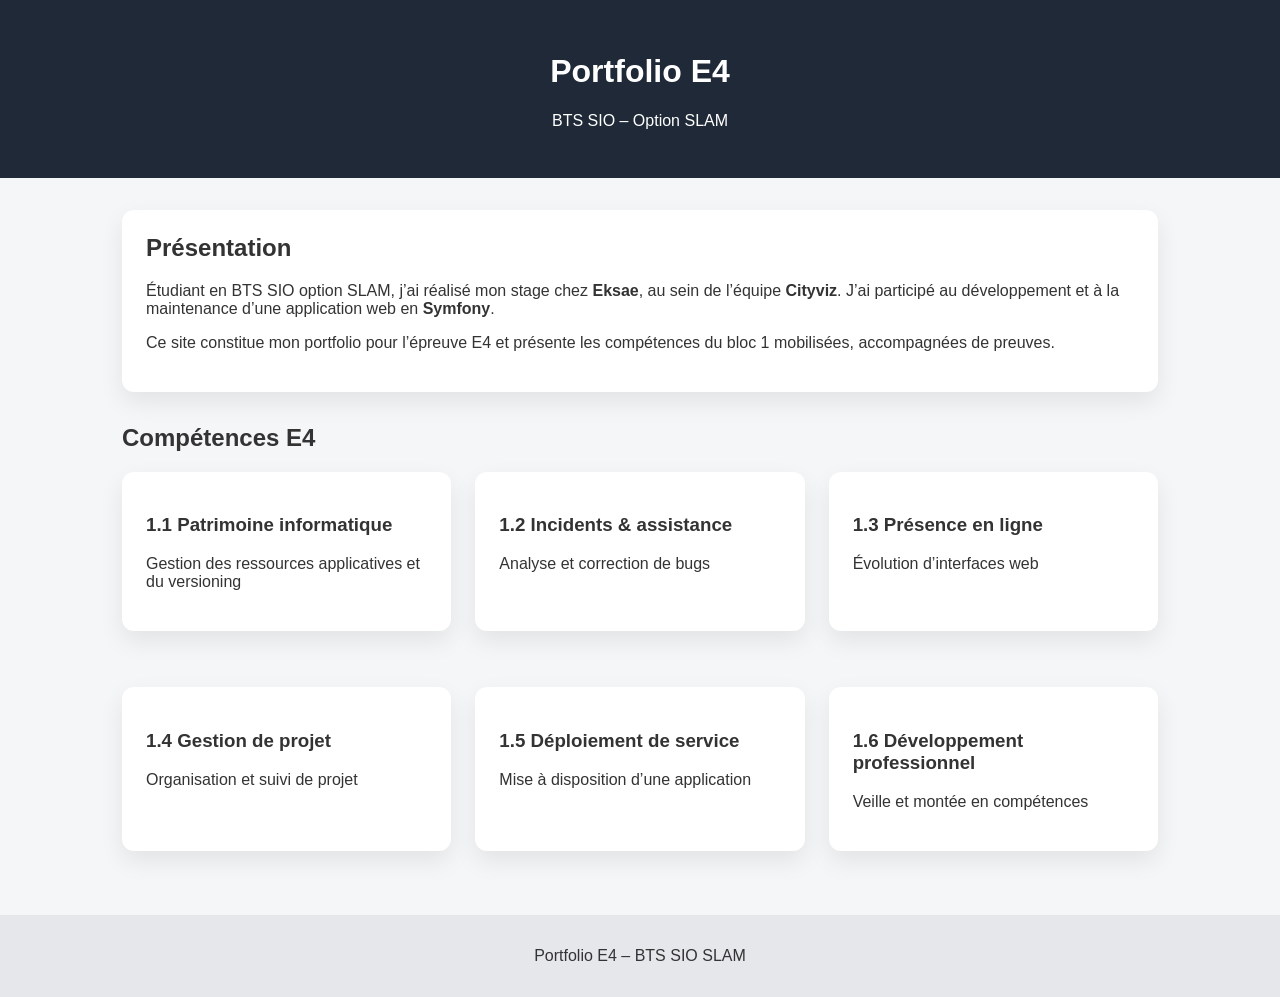
==== index.html @ ca230f4a "Add files via upload" ====
<!DOCTYPE html>
<html lang="fr">
<head>
    <meta charset="UTF-8">
    <title>Portfolio E4 – BTS SIO SLAM</title>
    <link rel="stylesheet" href="style.css">
</head>
<body>

<header>
    <h1>Portfolio E4</h1>
    <p>BTS SIO – Option SLAM</p>
</header>

<main>

<section class="card">
    <h2>Présentation</h2>
    <p>
        Étudiant en BTS SIO option SLAM, j’ai réalisé mon stage chez
        <strong>Eksae</strong>, au sein de l’équipe <strong>Cityviz</strong>.
        J’ai participé au développement et à la maintenance d’une application web
        en <strong>Symfony</strong>.
    </p>
    <p>
        Ce site constitue mon portfolio pour l’épreuve E4 et présente les
        compétences du bloc 1 mobilisées, accompagnées de preuves.
    </p>
</section>

<section>
    <h2>Compétences E4</h2>

    <div class="grid">
        <a class="card link-card" href="competences/c11.html">
            <h3>1.1 Patrimoine informatique</h3>
            <p>Gestion des ressources applicatives et du versioning</p>
        </a>

        <a class="card link-card" href="competences/c12.html">
            <h3>1.2 Incidents & assistance</h3>
            <p>Analyse et correction de bugs</p>
        </a>

        <a class="card link-card" href="competences/c13.html">
            <h3>1.3 Présence en ligne</h3>
            <p>Évolution d’interfaces web</p>
        </a>

        <a class="card link-card" href="competences/c14.html">
            <h3>1.4 Gestion de projet</h3>
            <p>Organisation et suivi de projet</p>
        </a>

        <a class="card link-card" href="competences/c15.html">
            <h3>1.5 Déploiement de service</h3>
            <p>Mise à disposition d’une application</p>
        </a>

        <a class="card link-card" href="competences/c16.html">
            <h3>1.6 Développement professionnel</h3>
            <p>Veille et montée en compétences</p>
        </a>
    </div>
</section>

</main>

<footer>
    <p>Portfolio E4 – BTS SIO SLAM</p>
</footer>

</body>
</html>
---- style.css ----
* {
    box-sizing: border-box;
    font-family: "Segoe UI", sans-serif;
}

body {
    margin: 0;
    background: #f4f6f8;
    color: #333;
}

header {
    background: #1f2937;
    color: white;
    padding: 2rem;
    text-align: center;
}

main {
    max-width: 1100px;
    margin: auto;
    padding: 2rem;
}

h2 {
    margin-top: 0;
}

.card {
    background: white;
    padding: 1.5rem;
    border-radius: 12px;
    box-shadow: 0 10px 25px rgba(0,0,0,0.08);
    margin-bottom: 2rem;
}

.grid {
    display: grid;
    grid-template-columns: repeat(auto-fit, minmax(250px, 1fr));
    gap: 1.5rem;
}

.link-card {
    text-decoration: none;
    color: inherit;
    transition: transform 0.2s;
}

.link-card:hover {
    transform: translateY(-5px);
}

.preuves li {
    margin: 10px 0;
}

.back {
    display: inline-block;
    margin-top: 20px;
    text-decoration: none;
    font-weight: bold;
}

footer {
    background: #e5e7eb;
    text-align: center;
    padding: 1rem;
}
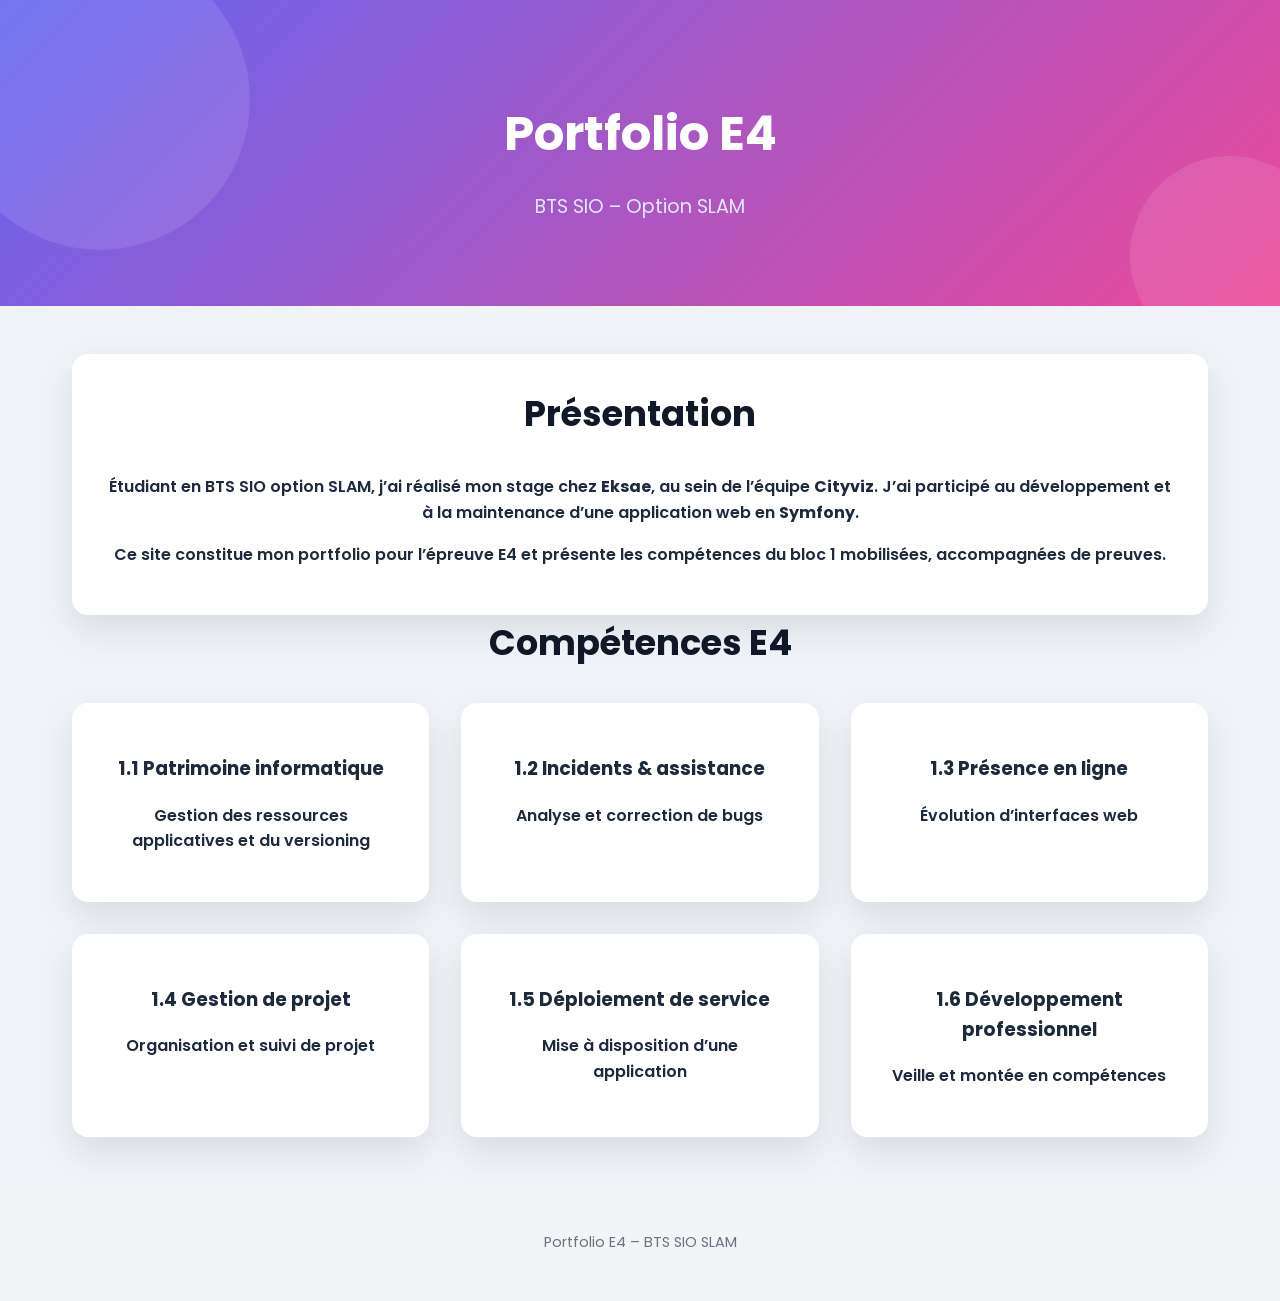
==== commit c1108d36: "Portfolio E4 2" ====
--- a/index.html
+++ b/index.html
@@ -1,74 +1,90 @@
-<!DOCTYPE html>
-<html lang="fr">
-<head>
-    <meta charset="UTF-8">
-    <title>Portfolio E4 – BTS SIO SLAM</title>
-    <link rel="stylesheet" href="style.css">
-</head>
-<body>
-
-<header>
-    <h1>Portfolio E4</h1>
-    <p>BTS SIO – Option SLAM</p>
-</header>
-
-<main>
-
-<section class="card">
-    <h2>Présentation</h2>
-    <p>
-        Étudiant en BTS SIO option SLAM, j’ai réalisé mon stage chez
-        <strong>Eksae</strong>, au sein de l’équipe <strong>Cityviz</strong>.
-        J’ai participé au développement et à la maintenance d’une application web
-        en <strong>Symfony</strong>.
-    </p>
-    <p>
-        Ce site constitue mon portfolio pour l’épreuve E4 et présente les
-        compétences du bloc 1 mobilisées, accompagnées de preuves.
-    </p>
-</section>
-
-<section>
-    <h2>Compétences E4</h2>
-
-    <div class="grid">
-        <a class="card link-card" href="competences/c11.html">
-            <h3>1.1 Patrimoine informatique</h3>
-            <p>Gestion des ressources applicatives et du versioning</p>
-        </a>
-
-        <a class="card link-card" href="competences/c12.html">
-            <h3>1.2 Incidents & assistance</h3>
-            <p>Analyse et correction de bugs</p>
-        </a>
-
-        <a class="card link-card" href="competences/c13.html">
-            <h3>1.3 Présence en ligne</h3>
-            <p>Évolution d’interfaces web</p>
-        </a>
-
-        <a class="card link-card" href="competences/c14.html">
-            <h3>1.4 Gestion de projet</h3>
-            <p>Organisation et suivi de projet</p>
-        </a>
-
-        <a class="card link-card" href="competences/c15.html">
-            <h3>1.5 Déploiement de service</h3>
-            <p>Mise à disposition d’une application</p>
-        </a>
-
-        <a class="card link-card" href="competences/c16.html">
-            <h3>1.6 Développement professionnel</h3>
-            <p>Veille et montée en compétences</p>
-        </a>
-    </div>
-</section>
-
-</main>
-
-<footer>
-    <p>Portfolio E4 – BTS SIO SLAM</p>
-</footer>
-
-</body>
-</html>
+<!DOCTYPE html>
+<html lang="fr">
+<head>
+    <meta charset="UTF-8">
+    <title>Portfolio E4 – BTS SIO SLAM</title>
+    <link rel="stylesheet" href="style.css">
+    <link href="https://fonts.googleapis.com/css2?family=Poppins:wght@400;600;700&display=swap" rel="stylesheet">
+</head>
+<body>
+
+<header>
+    <h1>Portfolio E4</h1>
+    <p>BTS SIO – Option SLAM</p>
+</header>
+
+<main>
+
+<section class="card show">
+    <h2>Présentation</h2>
+    <p>
+        Étudiant en BTS SIO option SLAM, j’ai réalisé mon stage chez
+        <strong>Eksae</strong>, au sein de l’équipe <strong>Cityviz</strong>.
+        J’ai participé au développement et à la maintenance d’une application web
+        en <strong>Symfony</strong>.
+    </p>
+    <p>
+        Ce site constitue mon portfolio pour l’épreuve E4 et présente les
+        compétences du bloc 1 mobilisées, accompagnées de preuves.
+    </p>
+</section>
+
+<section>
+    <h2>Compétences E4</h2>
+
+    <div class="grid">
+        <a class="card link-card" href="competences/c11.html">
+            <h3>1.1 Patrimoine informatique</h3>
+            <p>Gestion des ressources applicatives et du versioning</p>
+        </a>
+
+        <a class="card link-card" href="competences/c12.html">
+            <h3>1.2 Incidents & assistance</h3>
+            <p>Analyse et correction de bugs</p>
+        </a>
+
+        <a class="card link-card" href="competences/c13.html">
+            <h3>1.3 Présence en ligne</h3>
+            <p>Évolution d’interfaces web</p>
+        </a>
+
+        <a class="card link-card" href="competences/c14.html">
+            <h3>1.4 Gestion de projet</h3>
+            <p>Organisation et suivi de projet</p>
+        </a>
+
+        <a class="card link-card" href="competences/c15.html">
+            <h3>1.5 Déploiement de service</h3>
+            <p>Mise à disposition d’une application</p>
+        </a>
+
+        <a class="card link-card" href="competences/c16.html">
+            <h3>1.6 Développement professionnel</h3>
+            <p>Veille et montée en compétences</p>
+        </a>
+    </div>
+</section>
+
+</main>
+
+<footer>
+    <p>Portfolio E4 – BTS SIO SLAM</p>
+</footer>
+
+<script>
+/* ===== Animation cartes au scroll ===== */
+const cards = document.querySelectorAll('.card');
+
+const observer = new IntersectionObserver(entries => {
+    entries.forEach(entry => {
+        if(entry.isIntersecting) {
+            entry.target.classList.add('show');
+        }
+    });
+}, { threshold: 0.2 });
+
+cards.forEach(card => observer.observe(card));
+</script>
+
+</body>
+</html>
--- a/style.css
+++ b/style.css
@@ -1,68 +1,193 @@
-* {
-    box-sizing: border-box;
-    font-family: "Segoe UI", sans-serif;
-}
-
-body {
-    margin: 0;
-    background: #f4f6f8;
-    color: #333;
-}
-
-header {
-    background: #1f2937;
-    color: white;
-    padding: 2rem;
-    text-align: center;
-}
-
-main {
-    max-width: 1100px;
-    margin: auto;
-    padding: 2rem;
-}
-
-h2 {
-    margin-top: 0;
-}
-
-.card {
-    background: white;
-    padding: 1.5rem;
-    border-radius: 12px;
-    box-shadow: 0 10px 25px rgba(0,0,0,0.08);
-    margin-bottom: 2rem;
-}
-
-.grid {
-    display: grid;
-    grid-template-columns: repeat(auto-fit, minmax(250px, 1fr));
-    gap: 1.5rem;
-}
-
-.link-card {
-    text-decoration: none;
-    color: inherit;
-    transition: transform 0.2s;
-}
-
-.link-card:hover {
-    transform: translateY(-5px);
-}
-
-.preuves li {
-    margin: 10px 0;
-}
-
-.back {
-    display: inline-block;
-    margin-top: 20px;
-    text-decoration: none;
-    font-weight: bold;
-}
-
-footer {
-    background: #e5e7eb;
-    text-align: center;
-    padding: 1rem;
-}
+/* ===== Global ===== */
+* {
+    box-sizing: border-box;
+    font-family: "Poppins", sans-serif;
+    transition: all 0.3s ease;
+}
+
+body {
+    margin: 0;
+    background: #f0f4f8;
+    color: #1e293b;
+    line-height: 1.6;
+    overflow-x: hidden;
+}
+
+/* ===== HEADER ===== */
+header {
+    background: linear-gradient(135deg, #6366f1, #ec4899);
+    color: white;
+    padding: 4rem 2rem;
+    text-align: center;
+    position: relative;
+    overflow: hidden;
+}
+
+header h1 {
+    font-size: 3rem;
+    margin-bottom: 0.5rem;
+    z-index: 2;
+    position: relative;
+}
+
+header p {
+    font-size: 1.2rem;
+    color: #e0e7ff;
+    z-index: 2;
+    position: relative;
+}
+
+/* Header shapes (parallax) */
+header::before, header::after {
+    content: "";
+    position: absolute;
+    border-radius: 50%;
+    background: rgba(255,255,255,0.1);
+}
+
+header::before {
+    width: 300px;
+    height: 300px;
+    top: -50px;
+    left: -50px;
+    transform: rotate(45deg);
+    animation: float 6s ease-in-out infinite alternate;
+}
+
+header::after {
+    width: 200px;
+    height: 200px;
+    bottom: -50px;
+    right: -50px;
+    transform: rotate(-30deg);
+    animation: float 5s ease-in-out infinite alternate-reverse;
+}
+
+@keyframes float {
+    0% { transform: translateY(0) rotate(0deg); }
+    100% { transform: translateY(20px) rotate(360deg); }
+}
+
+/* ===== MAIN ===== */
+main {
+    max-width: 1200px;
+    margin: auto;
+    padding: 3rem 2rem;
+}
+
+h2 {
+    margin-top: 0;
+    font-size: 2.2rem;
+    color: #111827;
+    margin-bottom: 2rem;
+    text-align: center;
+}
+
+/* ===== GRID & CARDS ===== */
+.grid {
+    display: grid;
+    grid-template-columns: repeat(auto-fit, minmax(280px, 1fr));
+    gap: 2rem;
+}
+
+.card {
+    background: white;
+    padding: 2rem;
+    border-radius: 16px;
+    box-shadow: 0 15px 35px rgba(0,0,0,0.1);
+    transition: transform 0.3s, box-shadow 0.3s, filter 0.3s;
+    opacity: 0;
+    transform: translateY(30px);
+    text-align: center;
+    font-weight: 600;
+    cursor: pointer;
+}
+
+.card.show {
+    opacity: 1;
+    transform: translateY(0);
+}
+
+.card:hover {
+    transform: translateY(-8px) scale(1.02);
+    box-shadow: 0 20px 40px rgba(0,0,0,0.15);
+    filter: brightness(1.05);
+}
+
+/* ===== LINKS ===== */
+.link-card {
+    text-decoration: none;
+    color: inherit;
+}
+
+/* ===== MODAL ===== */
+#modal {
+    display: none;
+    position: fixed;
+    top: 0;
+    left: 0;
+    width: 100%;
+    height: 100%;
+    background: rgba(0,0,0,0.5);
+    justify-content: center;
+    align-items: center;
+    z-index: 1000;
+    flex-direction: column;
+}
+
+#modal-text {
+    background: white;
+    padding: 2rem;
+    border-radius: 16px;
+    max-width: 600px;
+    width: 90%;
+    box-shadow: 0 15px 35px rgba(0,0,0,0.2);
+    opacity: 0;
+    transform: scale(0.9);
+    transition: all 0.3s ease;
+}
+
+/* ===== BUTTONS / BACK ===== */
+.back {
+    display: inline-block;
+    margin-top: 20px;
+    padding: 0.6rem 1.5rem;
+    background: #6366f1;
+    color: white;
+    border-radius: 10px;
+    text-decoration: none;
+    font-weight: 600;
+    box-shadow: 0 5px 15px rgba(99,102,241,0.3);
+    position: relative;
+    overflow: hidden;
+}
+
+.back::after {
+    content: "";
+    position: absolute;
+    top: 0;
+    left: -100%;
+    width: 100%;
+    height: 100%;
+    background: rgba(255,255,255,0.2);
+    transition: all 0.4s ease;
+}
+
+.back:hover::after {
+    left: 0;
+}
+
+.back:hover {
+    background: #4f46e5;
+    transform: translateY(-3px) scale(1.02);
+    box-shadow: 0 8px 20px rgba(99,102,241,0.4);
+}
+
+/* ===== FOOTER ===== */
+footer {
+    background: #f3f4f6;
+    text-align: center;
+    padding: 2rem 1rem;
+    color: #6b7280;
+    font-size: 0.9rem;
+}
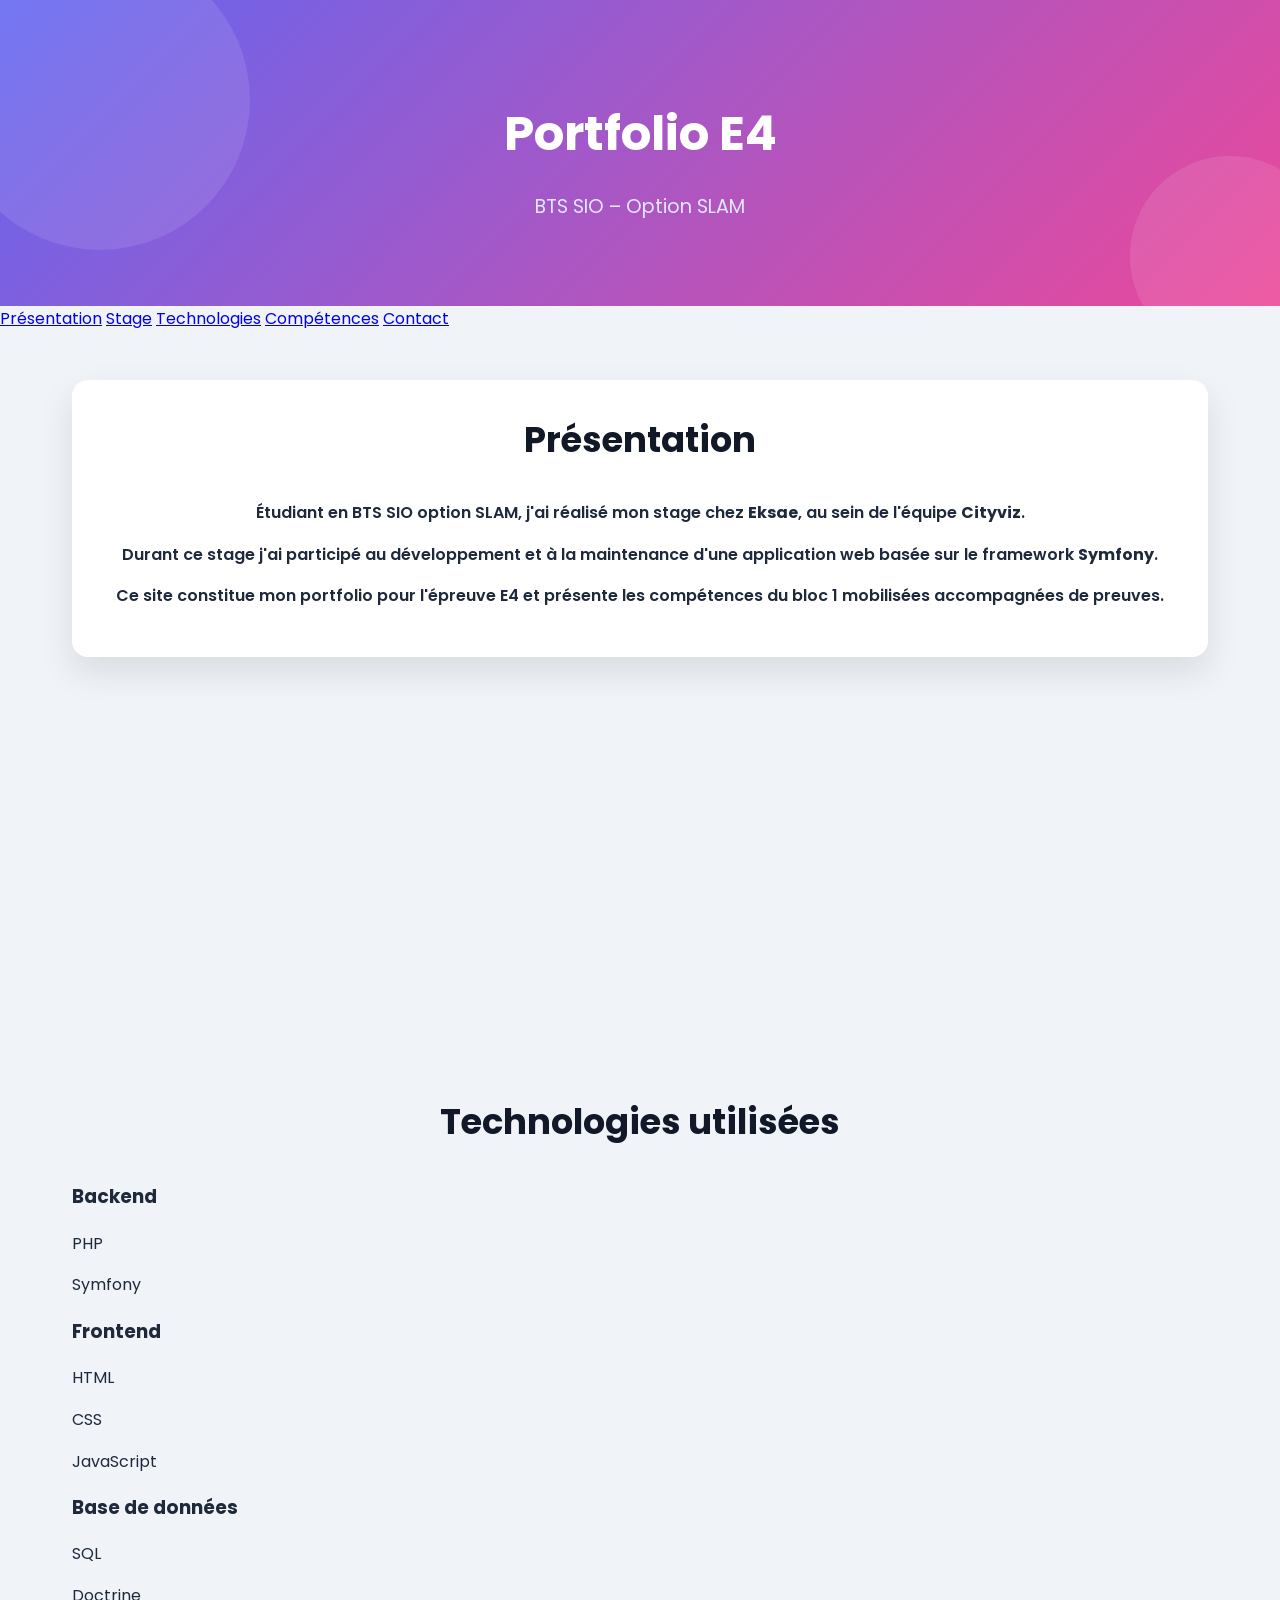
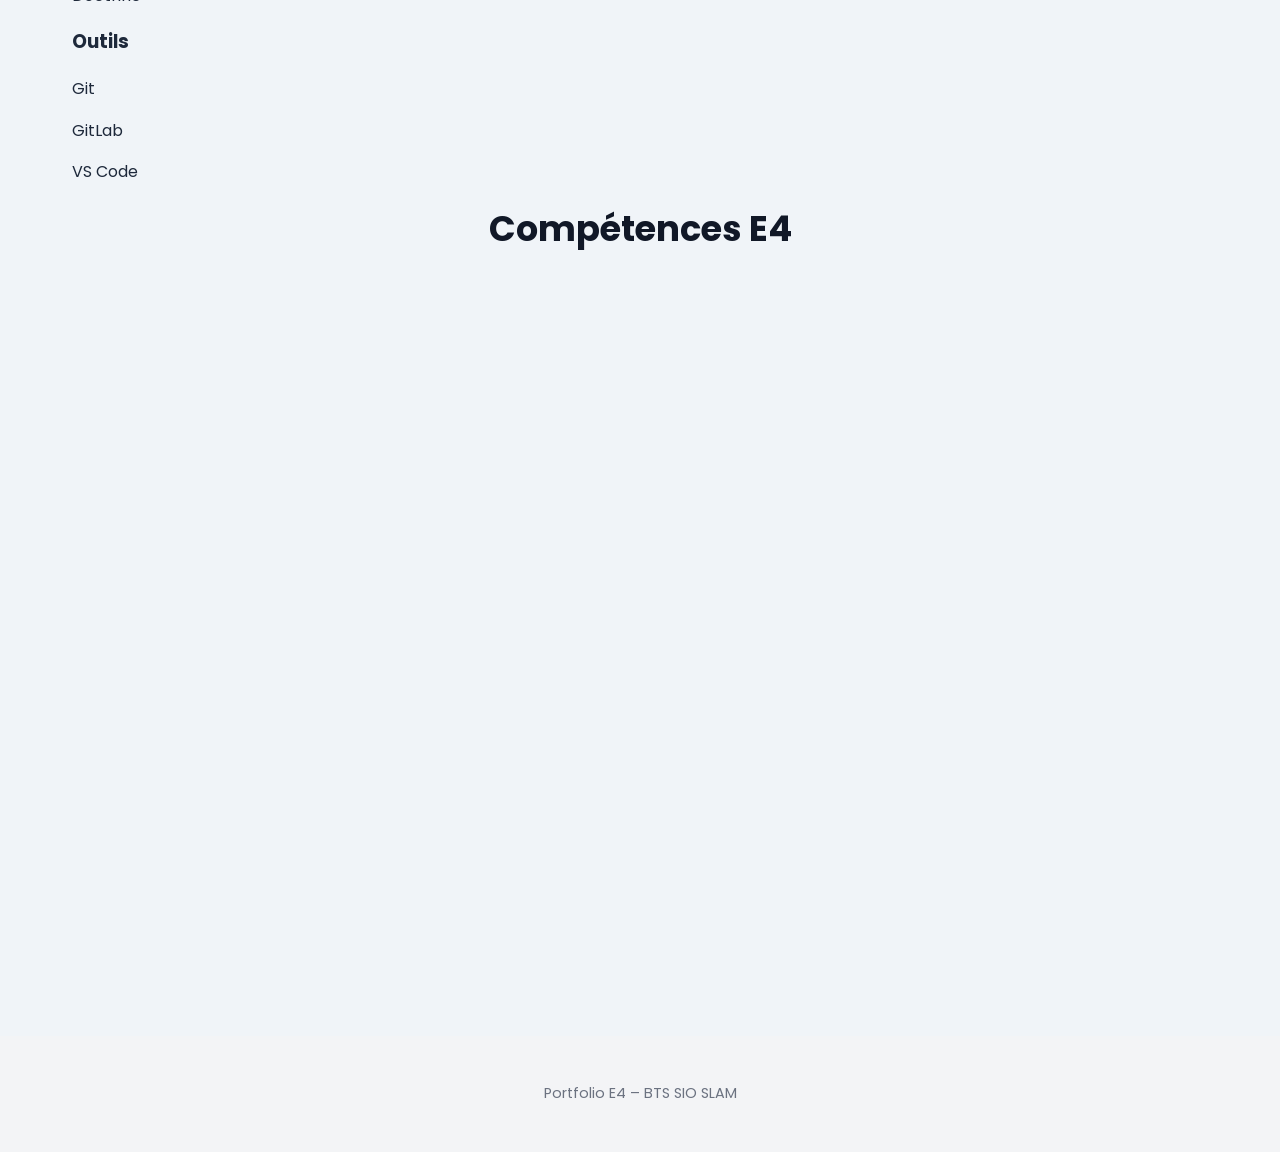
==== commit 34de6b9f: "jdhfshdf" ====
--- a/index.html
+++ b/index.html
@@ -1,90 +1,157 @@
 <!DOCTYPE html>
 <html lang="fr">
 <head>
-    <meta charset="UTF-8">
-    <title>Portfolio E4 – BTS SIO SLAM</title>
-    <link rel="stylesheet" href="style.css">
-    <link href="https://fonts.googleapis.com/css2?family=Poppins:wght@400;600;700&display=swap" rel="stylesheet">
+<meta charset="UTF-8">
+<meta name="viewport" content="width=device-width, initial-scale=1.0">
+<title>Portfolio E4 – BTS SIO SLAM</title>
+<link rel="stylesheet" href="style.css">
+<link href="https://fonts.googleapis.com/css2?family=Poppins:wght@400;600;700&display=swap" rel="stylesheet">
 </head>
+
 <body>
 
 <header>
-    <h1>Portfolio E4</h1>
-    <p>BTS SIO – Option SLAM</p>
+<h1>Portfolio E4</h1>
+<p>BTS SIO – Option SLAM</p>
 </header>
+
+<nav>
+<a href="#presentation">Présentation</a>
+<a href="#stage">Stage</a>
+<a href="#technologies">Technologies</a>
+<a href="#competences">Compétences</a>
+<a href="#contact">Contact</a>
+</nav>
 
 <main>
 
-<section class="card show">
-    <h2>Présentation</h2>
-    <p>
-        Étudiant en BTS SIO option SLAM, j’ai réalisé mon stage chez
-        <strong>Eksae</strong>, au sein de l’équipe <strong>Cityviz</strong>.
-        J’ai participé au développement et à la maintenance d’une application web
-        en <strong>Symfony</strong>.
-    </p>
-    <p>
-        Ce site constitue mon portfolio pour l’épreuve E4 et présente les
-        compétences du bloc 1 mobilisées, accompagnées de preuves.
-    </p>
+<section id="presentation" class="card show">
+<h2>Présentation</h2>
+<p>
+Étudiant en BTS SIO option SLAM, j'ai réalisé mon stage chez
+<strong>Eksae</strong>, au sein de l'équipe <strong>Cityviz</strong>.
+</p>
+
+<p>
+Durant ce stage j'ai participé au développement et à la maintenance
+ d'une application web basée sur le framework <strong>Symfony</strong>.
+</p>
+
+<p>
+Ce site constitue mon portfolio pour l'épreuve E4 et présente
+les compétences du bloc 1 mobilisées accompagnées de preuves.
+</p>
 </section>
 
-<section>
-    <h2>Compétences E4</h2>
+<section id="stage" class="card">
+<h2>Stage</h2>
 
-    <div class="grid">
-        <a class="card link-card" href="competences/c11.html">
-            <h3>1.1 Patrimoine informatique</h3>
-            <p>Gestion des ressources applicatives et du versioning</p>
-        </a>
+<p><strong>Entreprise :</strong> Eksae</p>
+<p><strong>Projet :</strong> Cityviz</p>
+<p><strong>Technologies :</strong> Symfony, PHP, SQL, JavaScript</p>
 
-        <a class="card link-card" href="competences/c12.html">
-            <h3>1.2 Incidents & assistance</h3>
-            <p>Analyse et correction de bugs</p>
-        </a>
+<p>Mes missions principales :</p>
 
-        <a class="card link-card" href="competences/c13.html">
-            <h3>1.3 Présence en ligne</h3>
-            <p>Évolution d’interfaces web</p>
-        </a>
+<ul>
+<li>Correction de bugs sur l'application</li>
+<li>Développement de fonctionnalités</li>
+<li>Amélioration d'interfaces web</li>
+<li>Analyse et correction d'incidents</li>
+</ul>
 
-        <a class="card link-card" href="competences/c14.html">
-            <h3>1.4 Gestion de projet</h3>
-            <p>Organisation et suivi de projet</p>
-        </a>
+</section>
 
-        <a class="card link-card" href="competences/c15.html">
-            <h3>1.5 Déploiement de service</h3>
-            <p>Mise à disposition d’une application</p>
-        </a>
+<section id="technologies">
+<h2>Technologies utilisées</h2>
 
-        <a class="card link-card" href="competences/c16.html">
-            <h3>1.6 Développement professionnel</h3>
-            <p>Veille et montée en compétences</p>
-        </a>
-    </div>
+<div class="tech-grid">
+
+<div class="tech-card">
+<h3>Backend</h3>
+<p>PHP</p>
+<p>Symfony</p>
+</div>
+
+<div class="tech-card">
+<h3>Frontend</h3>
+<p>HTML</p>
+<p>CSS</p>
+<p>JavaScript</p>
+</div>
+
+<div class="tech-card">
+<h3>Base de données</h3>
+<p>SQL</p>
+<p>Doctrine</p>
+</div>
+
+<div class="tech-card">
+<h3>Outils</h3>
+<p>Git</p>
+<p>GitLab</p>
+<p>VS Code</p>
+</div>
+
+</div>
+
+</section>
+
+<section id="competences">
+<h2>Compétences E4</h2>
+
+<div class="grid">
+
+<a class="card link-card" href="competences/c11.html">
+<h3>1.1 Gestion du patrimoine informatique</h3>
+<p>Gestion du code et du versioning</p>
+</a>
+
+<a class="card link-card" href="competences/c12.html">
+<h3>1.2 Réponse aux incidents</h3>
+<p>Analyse et correction de bugs</p>
+</a>
+
+<a class="card link-card" href="competences/c13.html">
+<h3>1.3 Développement de la présence en ligne</h3>
+<p>Évolution d'interfaces web</p>
+</a>
+
+<a class="card link-card" href="competences/c14.html">
+<h3>1.4 Travail en mode projet</h3>
+<p>Organisation et suivi de projet</p>
+</a>
+
+<a class="card link-card" href="competences/c15.html">
+<h3>1.5 Mise à disposition d'un service</h3>
+<p>Déploiement d'application</p>
+</a>
+
+<a class="card link-card" href="competences/c16.html">
+<h3>1.6 Développement professionnel</h3>
+<p>Veille technologique</p>
+</a>
+
+</div>
+
+</section>
+
+<section id="contact" class="card">
+<h2>Contact</h2>
+
+<p>Email : thibault.leteuil@email.com</p>
+<p>GitHub : github.com/thibltl</p>
+
+<a class="button" href="CV.pdf" target="_blank">Télécharger mon CV</a>
+
 </section>
 
 </main>
 
 <footer>
-    <p>Portfolio E4 – BTS SIO SLAM</p>
+<p>Portfolio E4 – BTS SIO SLAM</p>
 </footer>
 
-<script>
-/* ===== Animation cartes au scroll ===== */
-const cards = document.querySelectorAll('.card');
-
-const observer = new IntersectionObserver(entries => {
-    entries.forEach(entry => {
-        if(entry.isIntersecting) {
-            entry.target.classList.add('show');
-        }
-    });
-}, { threshold: 0.2 });
-
-cards.forEach(card => observer.observe(card));
-</script>
+<script src="script.js"></script>
 
 </body>
 </html>
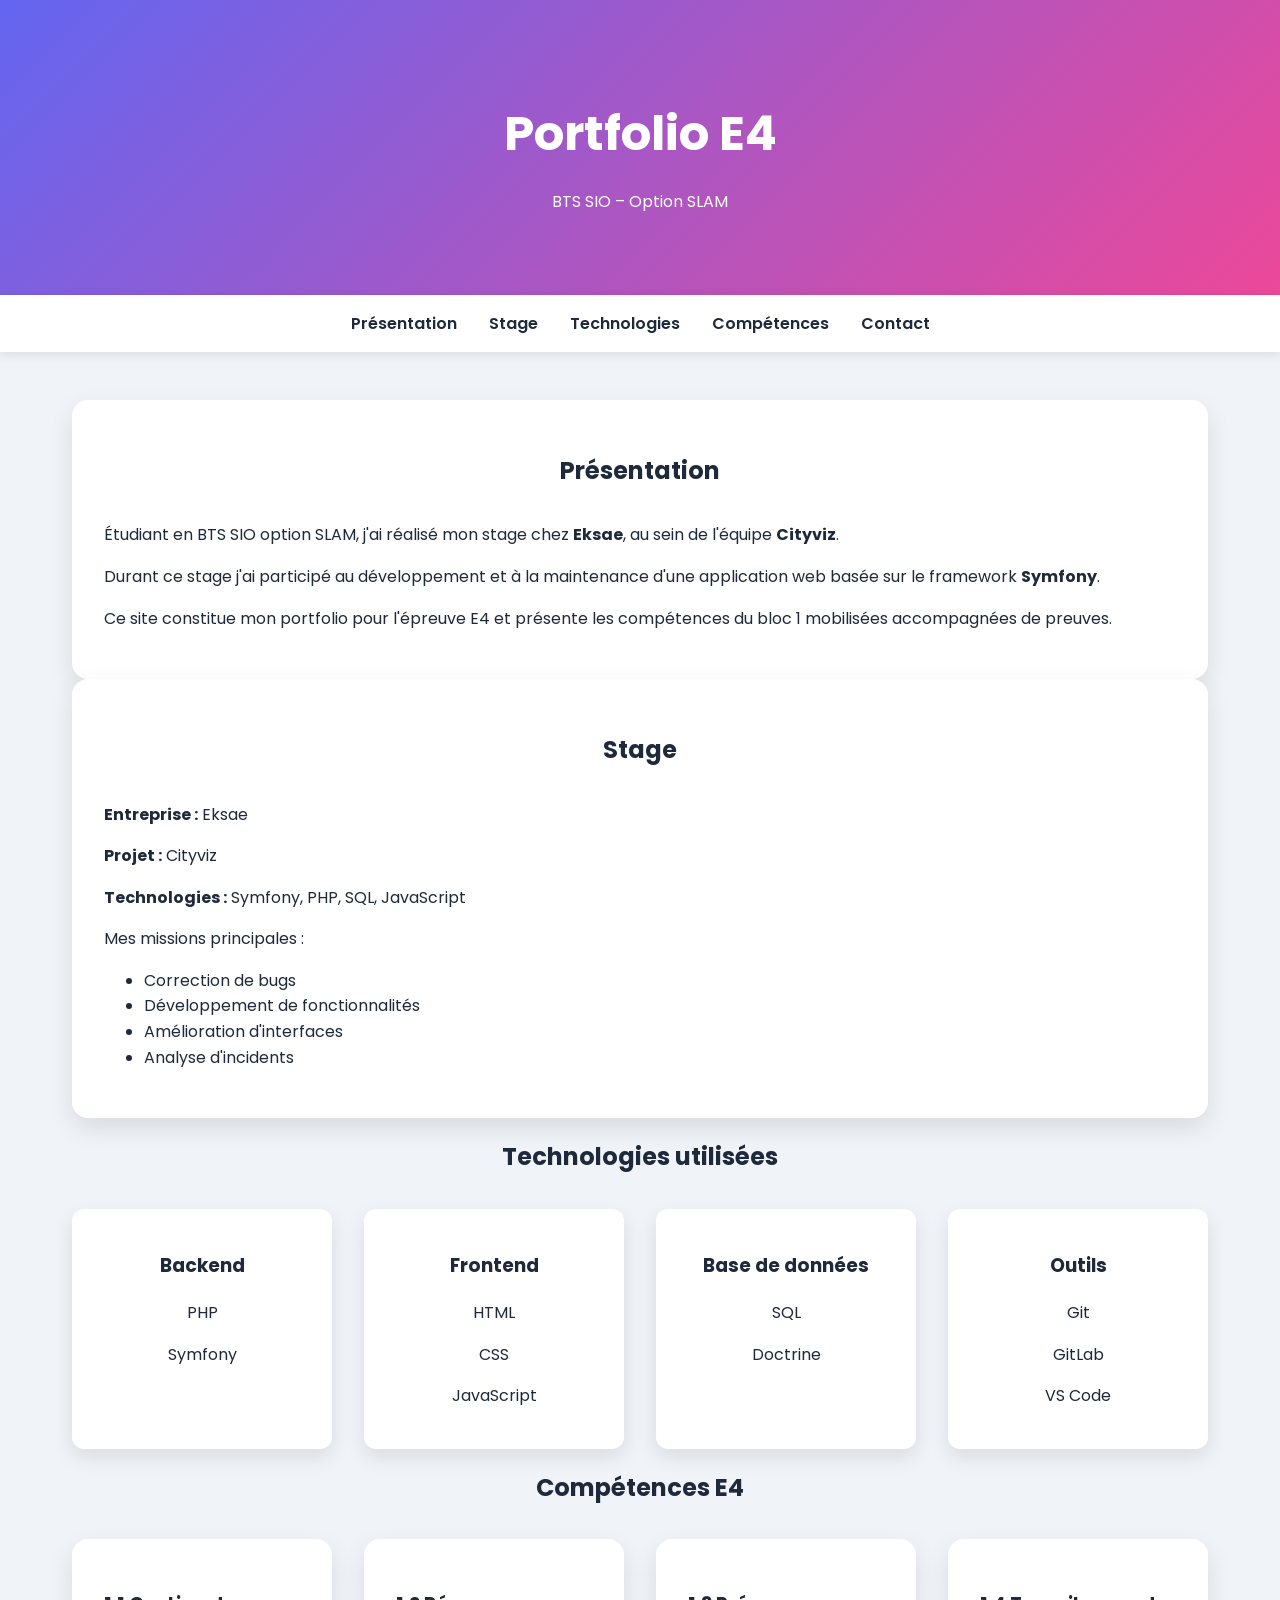
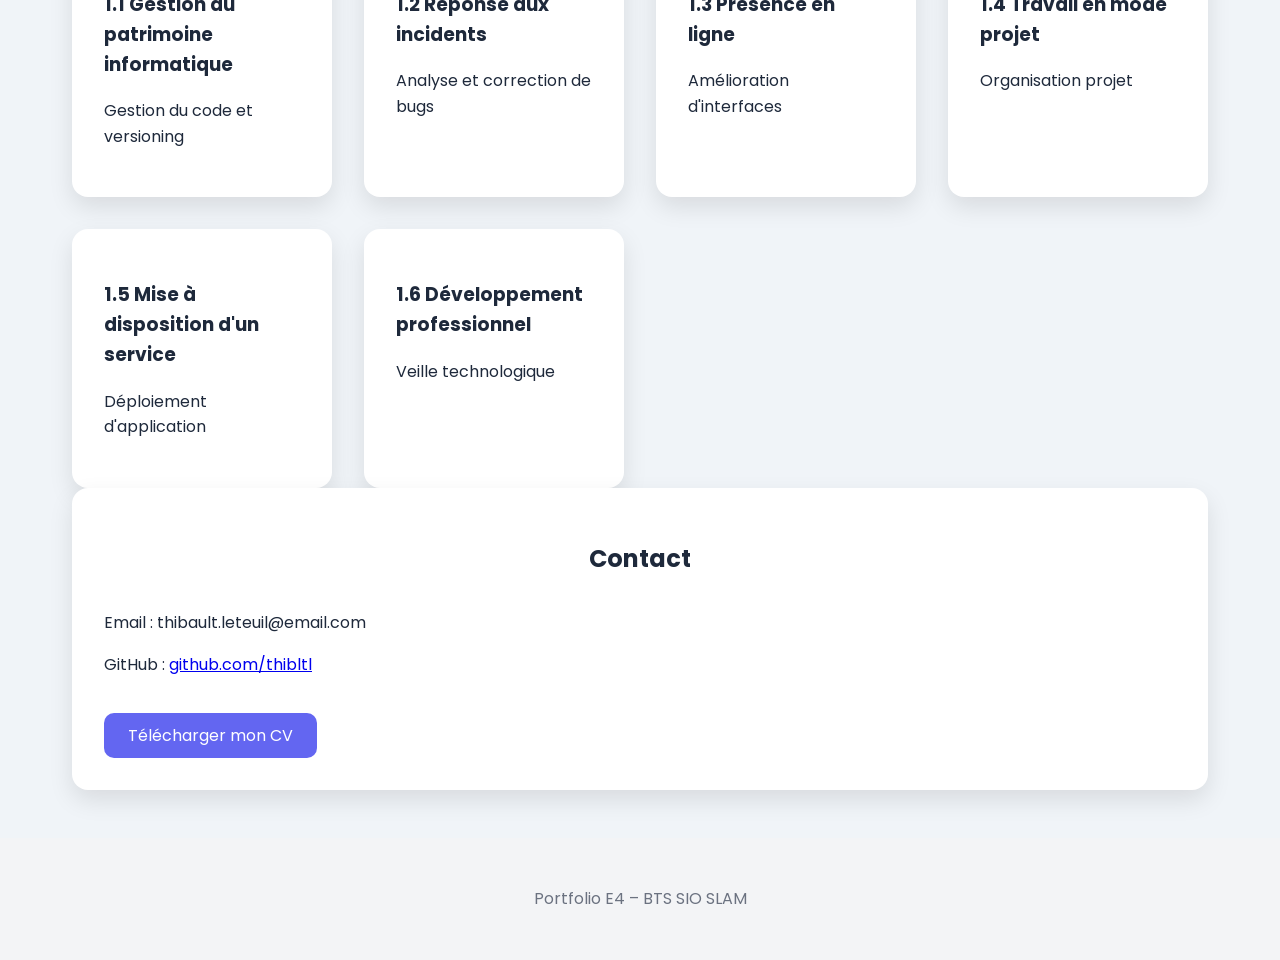
==== commit ea85bf67: "v4" ====
--- a/index.html
+++ b/index.html
@@ -1,11 +1,16 @@
 <!DOCTYPE html>
 <html lang="fr">
+
 <head>
 <meta charset="UTF-8">
 <meta name="viewport" content="width=device-width, initial-scale=1.0">
+
 <title>Portfolio E4 – BTS SIO SLAM</title>
+
 <link rel="stylesheet" href="style.css">
+
 <link href="https://fonts.googleapis.com/css2?family=Poppins:wght@400;600;700&display=swap" rel="stylesheet">
+
 </head>
 
 <body>
@@ -27,6 +32,7 @@
 
 <section id="presentation" class="card show">
 <h2>Présentation</h2>
+
 <p>
 Étudiant en BTS SIO option SLAM, j'ai réalisé mon stage chez
 <strong>Eksae</strong>, au sein de l'équipe <strong>Cityviz</strong>.
@@ -34,34 +40,46 @@
 
 <p>
 Durant ce stage j'ai participé au développement et à la maintenance
- d'une application web basée sur le framework <strong>Symfony</strong>.
+d'une application web basée sur le framework <strong>Symfony</strong>.
 </p>
 
 <p>
 Ce site constitue mon portfolio pour l'épreuve E4 et présente
 les compétences du bloc 1 mobilisées accompagnées de preuves.
 </p>
+
 </section>
 
+
 <section id="stage" class="card">
+
 <h2>Stage</h2>
 
 <p><strong>Entreprise :</strong> Eksae</p>
+
 <p><strong>Projet :</strong> Cityviz</p>
+
 <p><strong>Technologies :</strong> Symfony, PHP, SQL, JavaScript</p>
 
 <p>Mes missions principales :</p>
 
 <ul>
-<li>Correction de bugs sur l'application</li>
+
+<li>Correction de bugs</li>
+
 <li>Développement de fonctionnalités</li>
-<li>Amélioration d'interfaces web</li>
-<li>Analyse et correction d'incidents</li>
+
+<li>Amélioration d'interfaces</li>
+
+<li>Analyse d'incidents</li>
+
 </ul>
 
 </section>
 
+
 <section id="technologies">
+
 <h2>Technologies utilisées</h2>
 
 <div class="tech-grid">
@@ -96,14 +114,16 @@
 
 </section>
 
+
 <section id="competences">
+
 <h2>Compétences E4</h2>
 
 <div class="grid">
 
 <a class="card link-card" href="competences/c11.html">
 <h3>1.1 Gestion du patrimoine informatique</h3>
-<p>Gestion du code et du versioning</p>
+<p>Gestion du code et versioning</p>
 </a>
 
 <a class="card link-card" href="competences/c12.html">
@@ -112,13 +132,13 @@
 </a>
 
 <a class="card link-card" href="competences/c13.html">
-<h3>1.3 Développement de la présence en ligne</h3>
-<p>Évolution d'interfaces web</p>
+<h3>1.3 Présence en ligne</h3>
+<p>Amélioration d'interfaces</p>
 </a>
 
 <a class="card link-card" href="competences/c14.html">
 <h3>1.4 Travail en mode projet</h3>
-<p>Organisation et suivi de projet</p>
+<p>Organisation projet</p>
 </a>
 
 <a class="card link-card" href="competences/c15.html">
@@ -135,17 +155,28 @@
 
 </section>
 
+
 <section id="contact" class="card">
+
 <h2>Contact</h2>
 
 <p>Email : thibault.leteuil@email.com</p>
-<p>GitHub : github.com/thibltl</p>
 
-<a class="button" href="CV.pdf" target="_blank">Télécharger mon CV</a>
+<p>
+GitHub :
+<a href="https://github.com/thibltl" target="_blank">
+github.com/thibltl
+</a>
+</p>
+
+<a class="button" href="CV.pdf" target="_blank">
+Télécharger mon CV
+</a>
 
 </section>
 
 </main>
+
 
 <footer>
 <p>Portfolio E4 – BTS SIO SLAM</p>
@@ -154,4 +185,4 @@
 <script src="script.js"></script>
 
 </body>
-</html>
+</html>
--- a/style.css
+++ b/style.css
@@ -1,193 +1,118 @@
-/* ===== Global ===== */
-* {
-    box-sizing: border-box;
-    font-family: "Poppins", sans-serif;
-    transition: all 0.3s ease;
+*{
+box-sizing:border-box;
+font-family:"Poppins",sans-serif;
+transition:all .3s ease;
 }
 
-body {
-    margin: 0;
-    background: #f0f4f8;
-    color: #1e293b;
-    line-height: 1.6;
-    overflow-x: hidden;
+body{
+margin:0;
+background:#f0f4f8;
+color:#1e293b;
+line-height:1.6;
 }
 
-/* ===== HEADER ===== */
-header {
-    background: linear-gradient(135deg, #6366f1, #ec4899);
-    color: white;
-    padding: 4rem 2rem;
-    text-align: center;
-    position: relative;
-    overflow: hidden;
+header{
+background:linear-gradient(135deg,#6366f1,#ec4899);
+color:white;
+padding:4rem 2rem;
+text-align:center;
 }
 
-header h1 {
-    font-size: 3rem;
-    margin-bottom: 0.5rem;
-    z-index: 2;
-    position: relative;
+header h1{
+font-size:3rem;
+margin-bottom:.5rem;
 }
 
-header p {
-    font-size: 1.2rem;
-    color: #e0e7ff;
-    z-index: 2;
-    position: relative;
+nav{
+display:flex;
+justify-content:center;
+gap:2rem;
+background:white;
+padding:1rem;
+box-shadow:0 2px 10px rgba(0,0,0,.1);
+position:sticky;
+top:0;
+z-index:100;
 }
 
-/* Header shapes (parallax) */
-header::before, header::after {
-    content: "";
-    position: absolute;
-    border-radius: 50%;
-    background: rgba(255,255,255,0.1);
+nav a{
+text-decoration:none;
+font-weight:600;
+color:#1e293b;
 }
 
-header::before {
-    width: 300px;
-    height: 300px;
-    top: -50px;
-    left: -50px;
-    transform: rotate(45deg);
-    animation: float 6s ease-in-out infinite alternate;
+nav a:hover{
+color:#6366f1;
 }
 
-header::after {
-    width: 200px;
-    height: 200px;
-    bottom: -50px;
-    right: -50px;
-    transform: rotate(-30deg);
-    animation: float 5s ease-in-out infinite alternate-reverse;
+main{
+max-width:1200px;
+margin:auto;
+padding:3rem 2rem;
 }
 
-@keyframes float {
-    0% { transform: translateY(0) rotate(0deg); }
-    100% { transform: translateY(20px) rotate(360deg); }
+h2{
+text-align:center;
+margin-bottom:2rem;
 }
 
-/* ===== MAIN ===== */
-main {
-    max-width: 1200px;
-    margin: auto;
-    padding: 3rem 2rem;
+.grid{
+display:grid;
+grid-template-columns:repeat(auto-fit,minmax(260px,1fr));
+gap:2rem;
 }
 
-h2 {
-    margin-top: 0;
-    font-size: 2.2rem;
-    color: #111827;
-    margin-bottom: 2rem;
-    text-align: center;
+.card{
+background:white;
+padding:2rem;
+border-radius:16px;
+box-shadow:0 10px 25px rgba(0,0,0,.1);
+opacity:0;
+transform:translateY(30px);
 }
 
-/* ===== GRID & CARDS ===== */
-.grid {
-    display: grid;
-    grid-template-columns: repeat(auto-fit, minmax(280px, 1fr));
-    gap: 2rem;
+.card.show{
+opacity:1;
+transform:translateY(0);
 }
 
-.card {
-    background: white;
-    padding: 2rem;
-    border-radius: 16px;
-    box-shadow: 0 15px 35px rgba(0,0,0,0.1);
-    transition: transform 0.3s, box-shadow 0.3s, filter 0.3s;
-    opacity: 0;
-    transform: translateY(30px);
-    text-align: center;
-    font-weight: 600;
-    cursor: pointer;
+.card:hover{
+transform:translateY(-6px);
+box-shadow:0 15px 35px rgba(0,0,0,.15);
 }
 
-.card.show {
-    opacity: 1;
-    transform: translateY(0);
+.link-card{
+text-decoration:none;
+color:inherit;
 }
 
-.card:hover {
-    transform: translateY(-8px) scale(1.02);
-    box-shadow: 0 20px 40px rgba(0,0,0,0.15);
-    filter: brightness(1.05);
+.tech-grid{
+display:grid;
+grid-template-columns:repeat(auto-fit,minmax(200px,1fr));
+gap:2rem;
 }
 
-/* ===== LINKS ===== */
-.link-card {
-    text-decoration: none;
-    color: inherit;
+.tech-card{
+background:white;
+padding:1.5rem;
+border-radius:12px;
+box-shadow:0 8px 20px rgba(0,0,0,.1);
+text-align:center;
 }
 
-/* ===== MODAL ===== */
-#modal {
-    display: none;
-    position: fixed;
-    top: 0;
-    left: 0;
-    width: 100%;
-    height: 100%;
-    background: rgba(0,0,0,0.5);
-    justify-content: center;
-    align-items: center;
-    z-index: 1000;
-    flex-direction: column;
+.button{
+display:inline-block;
+margin-top:20px;
+padding:.6rem 1.5rem;
+background:#6366f1;
+color:white;
+border-radius:10px;
+text-decoration:none;
 }
 
-#modal-text {
-    background: white;
-    padding: 2rem;
-    border-radius: 16px;
-    max-width: 600px;
-    width: 90%;
-    box-shadow: 0 15px 35px rgba(0,0,0,0.2);
-    opacity: 0;
-    transform: scale(0.9);
-    transition: all 0.3s ease;
-}
-
-/* ===== BUTTONS / BACK ===== */
-.back {
-    display: inline-block;
-    margin-top: 20px;
-    padding: 0.6rem 1.5rem;
-    background: #6366f1;
-    color: white;
-    border-radius: 10px;
-    text-decoration: none;
-    font-weight: 600;
-    box-shadow: 0 5px 15px rgba(99,102,241,0.3);
-    position: relative;
-    overflow: hidden;
-}
-
-.back::after {
-    content: "";
-    position: absolute;
-    top: 0;
-    left: -100%;
-    width: 100%;
-    height: 100%;
-    background: rgba(255,255,255,0.2);
-    transition: all 0.4s ease;
-}
-
-.back:hover::after {
-    left: 0;
-}
-
-.back:hover {
-    background: #4f46e5;
-    transform: translateY(-3px) scale(1.02);
-    box-shadow: 0 8px 20px rgba(99,102,241,0.4);
-}
-
-/* ===== FOOTER ===== */
-footer {
-    background: #f3f4f6;
-    text-align: center;
-    padding: 2rem 1rem;
-    color: #6b7280;
-    font-size: 0.9rem;
-}
+footer{
+background:#f3f4f6;
+text-align:center;
+padding:2rem;
+color:#6b7280;
+}
